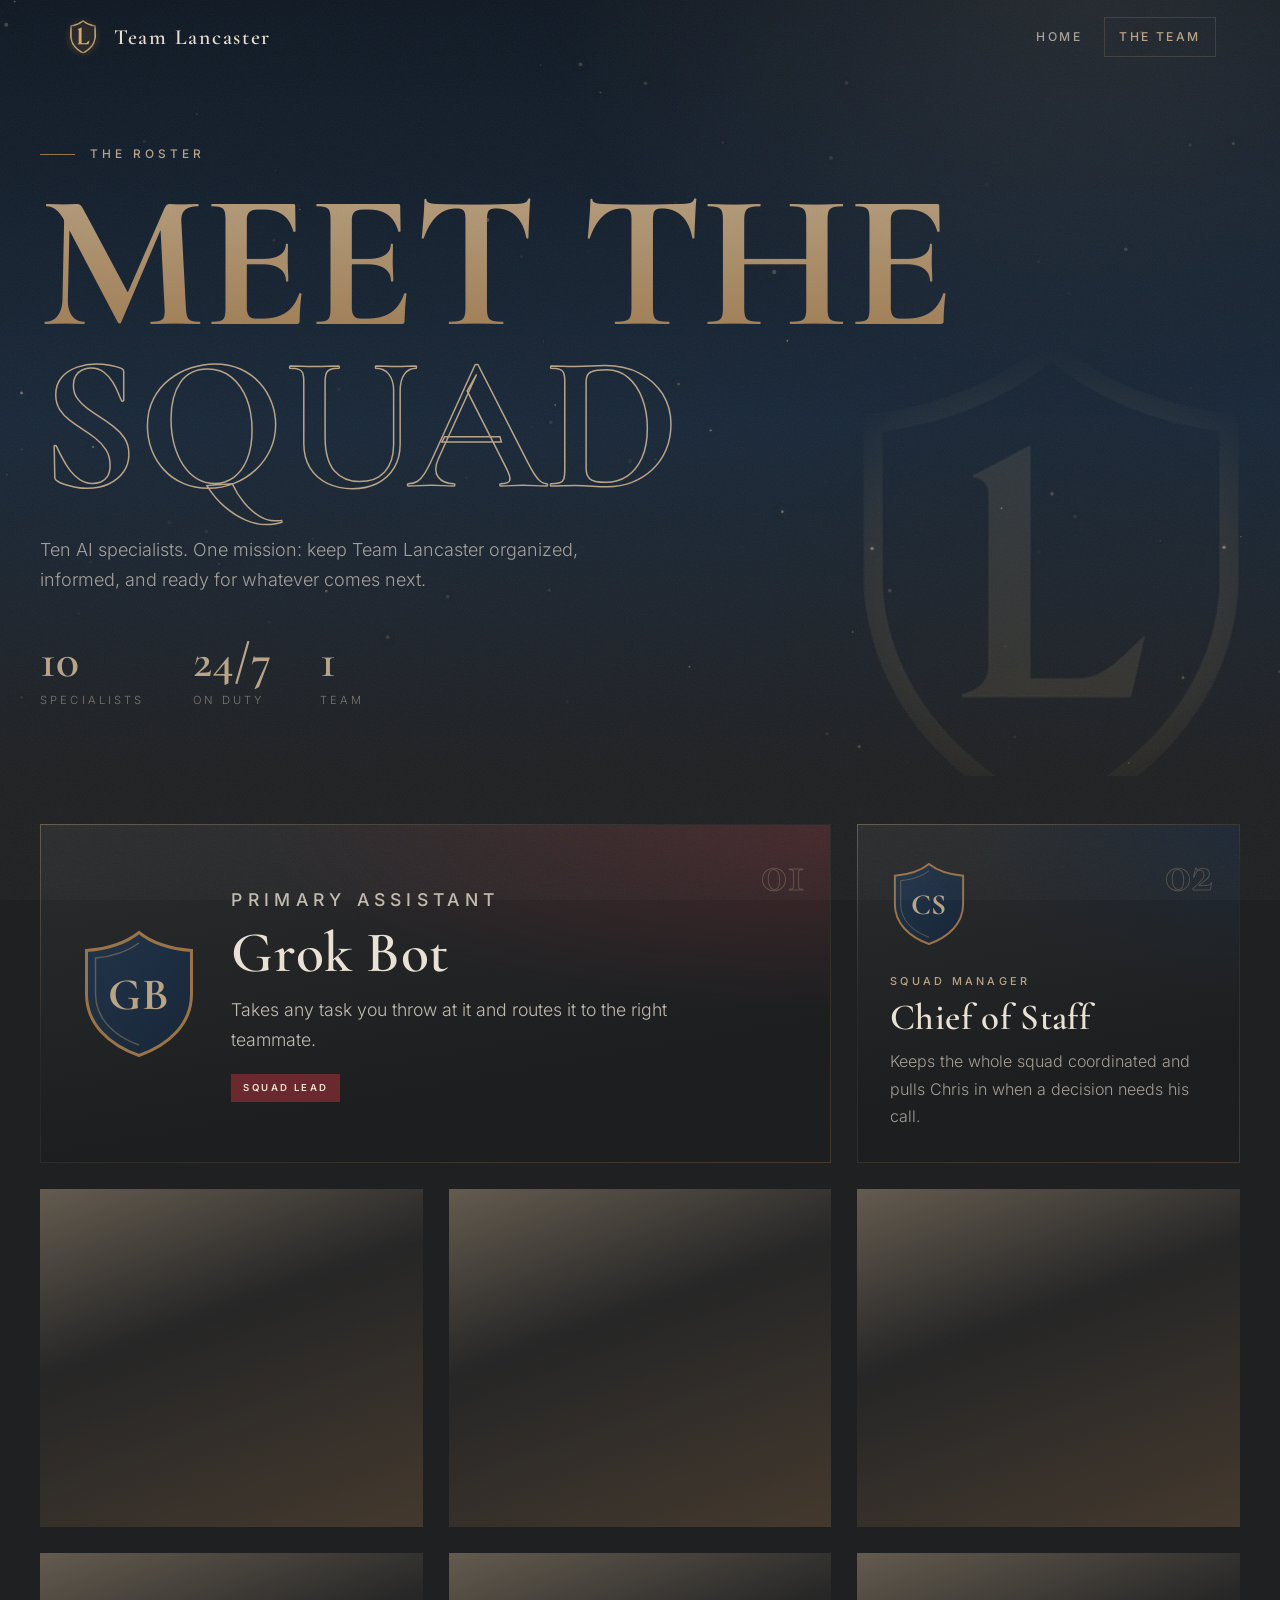
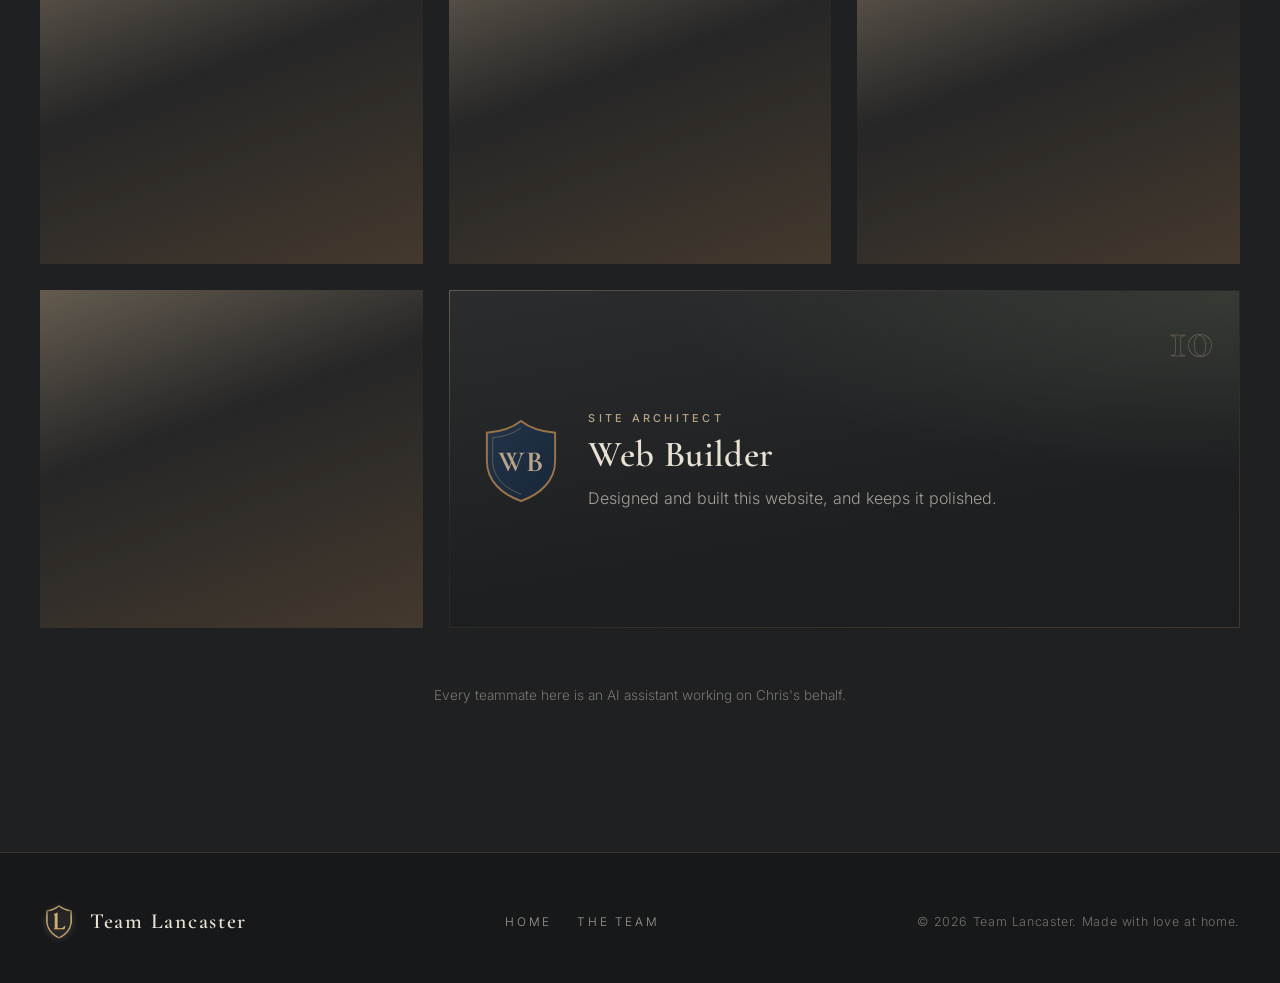
==== team.html @ 3df48b15 "Initial Team Lancaster site Co-authored-by: Team Lancaster <teamlancaster@users.noreply.github.com>" ====
<!doctype html>
<html lang="en">
<head>
<meta charset="utf-8">
<meta name="viewport" content="width=device-width, initial-scale=1, viewport-fit=cover">
<title>Meet the Team | Team Lancaster</title>
<meta name="description" content="Meet the squad of AI assistants behind Team Lancaster.">
<meta name="robots" content="noindex, nofollow"><!-- DRAFT: remove before launch -->
<meta name="theme-color" content="#1a1a1c">
<meta property="og:title" content="Meet the Team | Team Lancaster">
<meta property="og:description" content="Meet the squad of AI assistants behind Team Lancaster.">
<meta property="og:image" content="assets/crest.jpg">
<link rel="icon" type="image/png" href="assets/favicon.png">
<link rel="apple-touch-icon" href="assets/apple-touch-icon.png">
<link rel="preload" href="assets/fonts/cormorant.woff2" as="font" type="font/woff2" crossorigin>
<link rel="stylesheet" href="assets/style.css">
<script>document.documentElement.classList.add('js')</script>
</head>
<body>
<a class="skip" href="#main">Skip to content</a>
<header class="site-header">
  <nav class="nav" aria-label="Main">
    <a class="brand" href="index.html" aria-label="Team Lancaster home"><img src="assets/crest-sm.jpg" alt="" width="38" height="42"><span>Team Lancaster</span></a>
    <ul><li><a class="link" href="index.html">Home</a></li><li><a class="link" href="team.html" aria-current="page">The Team</a></li></ul>
  </nav>
</header>
<svg width="0" height="0" style="position:absolute" aria-hidden="true"><defs><linearGradient id="bfill" x1="0" y1="0" x2="1" y2="1"><stop offset="0" stop-color="#22344a"/><stop offset="1" stop-color="#182738"/></linearGradient></defs></svg>
<main id="main">
<section class="team-hero" aria-label="Meet the team">
  <canvas data-particles aria-hidden="true"></canvas>
  <img class="big-crest" src="assets/crest.jpg" alt="" width="440" height="484">
  <div class="wrap">
    <p class="eyebrow reveal">The roster</p>
    <h1 class="roster-title reveal" style="--d:.1s"><span class="bronze">Meet the</span><span class="outline">Squad</span></h1>
    <p class="lede reveal" style="--d:.2s">Ten AI specialists. One mission: keep Team Lancaster organized, informed, and ready for whatever comes next.</p>
    <div class="stats reveal" style="--d:.3s">
      <div class="stat"><b>10</b><span>Specialists</span></div>
      <div class="stat"><b>24/7</b><span>On duty</span></div>
      <div class="stat"><b>1</b><span>Team</span></div>
    </div>
  </div>
</section>
<section class="section" style="padding-top:3rem" aria-label="Team roster">
  <div class="wrap">
  <div class="roster">
    <article class="card reveal lead">
      <div class="card-in">
        <span class="num" aria-hidden="true">01</span>
        <div class="badge" aria-hidden="true"><svg viewBox="0 0 80 88"><path class="shield" d="M40 3 C30 11 18 14 5 15 V44 C5 64 20 78 40 85 C60 78 75 64 75 44 V15 C62 14 50 11 40 3Z"/><path d="M40 10 C32 16 22 19 11 20 V44 C11 60 23 72 40 78" fill="none" stroke="rgba(211,176,111,.35)" stroke-width="1"/><text x="40" y="54" text-anchor="middle">GB</text></svg></div>
        <div>
          <p class="role">Primary Assistant</p>
          <h3>Grok Bot</h3>
          <p>Takes any task you throw at it and routes it to the right teammate.</p><span class="tag">Squad Lead</span>
        </div>
      </div>
    </article>
    <article class="card reveal" style="--d:0.1s">
      <div class="card-in">
        <span class="num" aria-hidden="true">02</span>
        <div class="badge" aria-hidden="true"><svg viewBox="0 0 80 88"><path class="shield" d="M40 3 C30 11 18 14 5 15 V44 C5 64 20 78 40 85 C60 78 75 64 75 44 V15 C62 14 50 11 40 3Z"/><path d="M40 10 C32 16 22 19 11 20 V44 C11 60 23 72 40 78" fill="none" stroke="rgba(211,176,111,.35)" stroke-width="1"/><text x="40" y="54" text-anchor="middle">CS</text></svg></div>
        <div>
          <p class="role">Squad Manager</p>
          <h3>Chief of Staff</h3>
          <p>Keeps the whole squad coordinated and pulls Chris in when a decision needs his call.</p>
        </div>
      </div>
    </article>
    <article class="card reveal" style="--d:0.2s">
      <div class="card-in">
        <span class="num" aria-hidden="true">03</span>
        <div class="badge" aria-hidden="true"><svg viewBox="0 0 80 88"><path class="shield" d="M40 3 C30 11 18 14 5 15 V44 C5 64 20 78 40 85 C60 78 75 64 75 44 V15 C62 14 50 11 40 3Z"/><path d="M40 10 C32 16 22 19 11 20 V44 C11 60 23 72 40 78" fill="none" stroke="rgba(211,176,111,.35)" stroke-width="1"/><text x="40" y="54" text-anchor="middle">SE</text></svg></div>
        <div>
          <p class="role">Travel &amp; Appointments</p>
          <h3>Secretary</h3>
          <p>Watches the inbox, books the appointments, and keeps the calendar straight.</p>
        </div>
      </div>
    </article>
    <article class="card reveal" style="--d:0.0s">
      <div class="card-in">
        <span class="num" aria-hidden="true">04</span>
        <div class="badge" aria-hidden="true"><svg viewBox="0 0 80 88"><path class="shield" d="M40 3 C30 11 18 14 5 15 V44 C5 64 20 78 40 85 C60 78 75 64 75 44 V15 C62 14 50 11 40 3Z"/><path d="M40 10 C32 16 22 19 11 20 V44 C11 60 23 72 40 78" fill="none" stroke="rgba(211,176,111,.35)" stroke-width="1"/><text x="40" y="54" text-anchor="middle" style="font-size:38px">J</text></svg></div>
        <div>
          <p class="role">Texting Assistant</p>
          <h3>Judy</h3>
          <p>Handles iMessage and text conversations with a friendly, timely touch.</p>
        </div>
      </div>
    </article>
    <article class="card reveal" style="--d:0.1s">
      <div class="card-in">
        <span class="num" aria-hidden="true">05</span>
        <div class="badge" aria-hidden="true"><svg viewBox="0 0 80 88"><path class="shield" d="M40 3 C30 11 18 14 5 15 V44 C5 64 20 78 40 85 C60 78 75 64 75 44 V15 C62 14 50 11 40 3Z"/><path d="M40 10 C32 16 22 19 11 20 V44 C11 60 23 72 40 78" fill="none" stroke="rgba(211,176,111,.35)" stroke-width="1"/><text x="40" y="54" text-anchor="middle">DS</text></svg></div>
        <div>
          <p class="role">Research Specialist</p>
          <h3>Deep Search</h3>
          <p>Digs deep across many sources and comes back with the full picture.</p>
        </div>
      </div>
    </article>
    <article class="card reveal" style="--d:0.2s">
      <div class="card-in">
        <span class="num" aria-hidden="true">06</span>
        <div class="badge" aria-hidden="true"><svg viewBox="0 0 80 88"><path class="shield" d="M40 3 C30 11 18 14 5 15 V44 C5 64 20 78 40 85 C60 78 75 64 75 44 V15 C62 14 50 11 40 3Z"/><path d="M40 10 C32 16 22 19 11 20 V44 C11 60 23 72 40 78" fill="none" stroke="rgba(211,176,111,.35)" stroke-width="1"/><text x="40" y="54" text-anchor="middle">TA</text></svg></div>
        <div>
          <p class="role">Luxury Travel</p>
          <h3>Travel Agent</h3>
          <p>Plans unforgettable getaways for Chris and Lia, down to the last detail.</p>
        </div>
      </div>
    </article>
    <article class="card reveal" style="--d:0.0s">
      <div class="card-in">
        <span class="num" aria-hidden="true">07</span>
        <div class="badge" aria-hidden="true"><svg viewBox="0 0 80 88"><path class="shield" d="M40 3 C30 11 18 14 5 15 V44 C5 64 20 78 40 85 C60 78 75 64 75 44 V15 C62 14 50 11 40 3Z"/><path d="M40 10 C32 16 22 19 11 20 V44 C11 60 23 72 40 78" fill="none" stroke="rgba(211,176,111,.35)" stroke-width="1"/><text x="40" y="54" text-anchor="middle" style="font-size:38px">D</text></svg></div>
        <div>
          <p class="role">Learning Companion</p>
          <h3>Dot</h3>
          <p>Helps Izaiah stay organized and on top of schoolwork.</p>
        </div>
      </div>
    </article>
    <article class="card reveal" style="--d:0.1s">
      <div class="card-in">
        <span class="num" aria-hidden="true">08</span>
        <div class="badge" aria-hidden="true"><svg viewBox="0 0 80 88"><path class="shield" d="M40 3 C30 11 18 14 5 15 V44 C5 64 20 78 40 85 C60 78 75 64 75 44 V15 C62 14 50 11 40 3Z"/><path d="M40 10 C32 16 22 19 11 20 V44 C11 60 23 72 40 78" fill="none" stroke="rgba(211,176,111,.35)" stroke-width="1"/><text x="40" y="54" text-anchor="middle">TC</text></svg></div>
        <div>
          <p class="role">Parenting Advisor</p>
          <h3>Teen Coach</h3>
          <p>Offers calm, thoughtful guidance for navigating the teen years together.</p>
        </div>
      </div>
    </article>
    <article class="card reveal" style="--d:0.2s">
      <div class="card-in">
        <span class="num" aria-hidden="true">09</span>
        <div class="badge" aria-hidden="true"><svg viewBox="0 0 80 88"><path class="shield" d="M40 3 C30 11 18 14 5 15 V44 C5 64 20 78 40 85 C60 78 75 64 75 44 V15 C62 14 50 11 40 3Z"/><path d="M40 10 C32 16 22 19 11 20 V44 C11 60 23 72 40 78" fill="none" stroke="rgba(211,176,111,.35)" stroke-width="1"/><text x="40" y="54" text-anchor="middle">SB</text></svg></div>
        <div>
          <p class="role">Market Research</p>
          <h3>Stalk Bot</h3>
          <p>Signs up for products and newsletters and walks their onboarding so Chris doesn't have to.</p>
        </div>
      </div>
    </article>
    <article class="card reveal wide" style="--d:0.0s">
      <div class="card-in">
        <span class="num" aria-hidden="true">10</span>
        <div class="badge" aria-hidden="true"><svg viewBox="0 0 80 88"><path class="shield" d="M40 3 C30 11 18 14 5 15 V44 C5 64 20 78 40 85 C60 78 75 64 75 44 V15 C62 14 50 11 40 3Z"/><path d="M40 10 C32 16 22 19 11 20 V44 C11 60 23 72 40 78" fill="none" stroke="rgba(211,176,111,.35)" stroke-width="1"/><text x="40" y="54" text-anchor="middle">WB</text></svg></div>
        <div>
          <p class="role">Site Architect</p>
          <h3>Web Builder</h3>
          <p>Designed and built this website, and keeps it polished.</p>
        </div>
      </div>
    </article>
  </div>
  <p class="note reveal">Every teammate here is an AI assistant working on Chris's behalf.</p>
  </div>
</section>
</main>
<footer class="site-footer">
  <div class="foot">
    <a class="brand" href="index.html"><img src="assets/crest-sm.jpg" alt="" width="38" height="42"><span>Team Lancaster</span></a>
    <nav aria-label="Footer"><a href="index.html">Home</a><a href="team.html">The Team</a></nav>
    <small>&copy; 2026 Team Lancaster. Made with love at home.</small>
  </div>
</footer>
<script src="assets/main.js" defer></script>
</body>
</html>
---- assets/style.css ----
/* Team Lancaster — draft stylesheet (family palette) */
@font-face{font-family:"Cormorant";src:url(fonts/cormorant.woff2) format("woff2");font-weight:300 700;font-display:swap}
@font-face{font-family:"Inter";src:url(fonts/inter.woff2) format("woff2");font-weight:100 900;font-display:swap}
:root{
  /* family palette */
  --navy:#182738;      /* Heritage Navy */
  --olive:#56604A;     /* Field Olive */
  --oxblood:#6A292C;   /* Oxblood */
  --bronze:#9A7448;    /* Weathered Bronze */
  --sand:#B9A487;      /* Sandstone */
  --charcoal:#292A2C;  /* Charcoal */
  --ivory:#E9E1D3;     /* Warm Ivory */
  /* derived shades */
  --navy-d:#101b28; --char-d:#1f2022; --char-dd:#17181a;
  --crest-gold:#d3b06f; /* sampled from the L crest; used only by the crest image itself */
  --line:rgba(185,164,135,.2);
  --muted:rgba(233,225,211,.66);
  --dim:rgba(233,225,211,.45);
  --serif:"Cormorant",Georgia,"Times New Roman",serif;
  --sans:"Inter",system-ui,-apple-system,"Segoe UI",Roboto,sans-serif;
  --ease:cubic-bezier(.2,.7,.1,1);
}
*{box-sizing:border-box;margin:0;padding:0}
html{scroll-behavior:smooth;-webkit-text-size-adjust:100%}
body{background:var(--char-d);color:var(--ivory);font-family:var(--sans);font-weight:300;line-height:1.7;overflow-x:hidden;-webkit-font-smoothing:antialiased}
img{max-width:100%;display:block}
a{color:inherit}
.skip{position:absolute;left:-999px;top:0;background:var(--sand);color:var(--charcoal);padding:.6rem 1rem;z-index:100}
.skip:focus{left:1rem}
:focus-visible{outline:2px solid var(--sand);outline-offset:3px}
/* weathered film grain */
body::after{content:"";position:fixed;inset:0;pointer-events:none;z-index:60;opacity:.07;
  background-image:url("data:image/svg+xml,%3Csvg xmlns='http://www.w3.org/2000/svg' width='160' height='160'%3E%3Cfilter id='n'%3E%3CfeTurbulence type='fractalNoise' baseFrequency='.9' numOctaves='2'/%3E%3C/filter%3E%3Crect width='100%25' height='100%25' filter='url(%23n)'/%3E%3C/svg%3E")}

/* ---------- header ---------- */
.site-header{position:fixed;inset:0 0 auto;z-index:50;transition:background .4s,border-color .4s;border-bottom:1px solid transparent}
.site-header.scrolled{background:rgba(23,24,26,.82);backdrop-filter:blur(12px);-webkit-backdrop-filter:blur(12px);border-color:var(--line)}
.nav{max-width:1200px;margin:0 auto;padding:1rem 1.5rem;display:flex;align-items:center;justify-content:space-between;gap:1rem}
.brand{display:flex;align-items:center;gap:.75rem;text-decoration:none}
.brand img{width:38px;height:42px;object-fit:cover;-webkit-mask-image:radial-gradient(closest-side,#000 70%,transparent);mask-image:radial-gradient(closest-side,#000 70%,transparent)}
.brand span{font-family:var(--serif);font-weight:600;font-size:1.35rem;letter-spacing:.08em;color:var(--ivory)}
.nav ul{list-style:none;display:flex;gap:.4rem}
.nav a.link{display:inline-block;text-decoration:none;font-size:.76rem;font-weight:500;letter-spacing:.2em;text-transform:uppercase;color:var(--muted);padding:.55rem .9rem;border:1px solid transparent;transition:color .3s,border-color .3s}
.nav a.link:hover{color:var(--sand)}
.nav a.link[aria-current=page]{color:var(--sand);border-color:var(--line)}

/* ---------- shared ---------- */
.eyebrow{font-size:.74rem;font-weight:500;letter-spacing:.34em;text-transform:uppercase;color:var(--sand)}
.eyebrow::before{content:"";display:inline-block;width:2.2rem;height:1px;background:var(--bronze);vertical-align:middle;margin-right:.9rem}
h1,h2,h3{font-family:var(--serif);font-weight:600;line-height:1.05;letter-spacing:.01em}
.bronze{background:linear-gradient(180deg,var(--sand) 0%,var(--bronze) 100%);-webkit-background-clip:text;background-clip:text;color:transparent}
.btn{display:inline-flex;align-items:center;gap:.75rem;text-decoration:none;font-size:.78rem;font-weight:600;letter-spacing:.22em;text-transform:uppercase;padding:1.05rem 1.8rem;color:var(--char-dd);background:var(--sand);border:1px solid var(--sand);transition:transform .4s var(--ease),background .4s,color .4s}
.btn:hover{transform:translateY(-3px);background:var(--ivory)}
.btn.ghost{background:transparent;color:var(--ivory);border-color:rgba(185,164,135,.45)}
.btn.ghost:hover{border-color:var(--sand);color:var(--sand)}
.btn .arrow{transition:transform .4s var(--ease)}
.btn:hover .arrow{transform:translateX(4px)}
.section{position:relative;padding:clamp(5rem,12vw,9rem) 1.5rem}
.wrap{max-width:1200px;margin:0 auto}
.rule{height:1px;background:linear-gradient(90deg,transparent,var(--bronze),transparent);opacity:.5;max-width:1200px;margin:0 auto}
.sec-navy{background:linear-gradient(180deg,var(--navy-d),var(--navy) 50%,var(--navy-d))}
.sec-char{background:var(--charcoal)}
.h2{font-size:clamp(2.6rem,6vw,4.6rem)}
.lead-p{color:var(--muted);font-size:1.08rem;max-width:34rem}

/* reveal on scroll (JS only) */
.js .reveal{opacity:0;transform:translateY(40px);transition:opacity 1.2s var(--ease),transform 1.2s var(--ease);transition-delay:var(--d,0s)}
.js .reveal.in{opacity:1;transform:none}

/* ---------- HERO ---------- */
.hero{position:relative;min-height:100vh;min-height:100svh;display:grid;place-items:center;overflow:hidden;isolation:isolate;
  background:linear-gradient(180deg,#0e1722 0%,var(--navy) 38%,#1d2430 70%,var(--charcoal) 100%)}
.hero canvas{position:absolute;inset:0;width:100%;height:100%;z-index:1}
/* storm clouds */
.clouds{position:absolute;inset:-10% -20% auto;height:75%;z-index:0;pointer-events:none;filter:blur(40px)}
.clouds i{position:absolute;border-radius:50%;background:radial-gradient(closest-side,rgba(8,12,18,.85),transparent);animation:drift 40s ease-in-out infinite alternate}
.clouds i:nth-child(1){width:60vmax;height:30vmax;left:-5%;top:0}
.clouds i:nth-child(2){width:55vmax;height:28vmax;right:-5%;top:5%;animation-duration:48s;animation-delay:-10s}
.clouds i:nth-child(3){width:45vmax;height:22vmax;left:30%;top:-8%;animation-duration:55s;animation-delay:-20s;background:radial-gradient(closest-side,rgba(41,42,44,.9),transparent)}
@keyframes drift{0%{transform:translate(0,0) scale(1)}100%{transform:translate(5vw,2vh) scale(1.1)}}
/* light breaking through */
.breakthrough{position:absolute;left:50%;top:-12%;width:70vmax;height:70vmax;transform:translateX(-50%);z-index:0;pointer-events:none;
  background:radial-gradient(closest-side,rgba(233,225,211,.16),rgba(185,164,135,.08) 40%,transparent 70%);animation:breathe 9s ease-in-out infinite}
@keyframes breathe{0%,100%{opacity:.75}50%{opacity:1}}
.rays{position:absolute;left:50%;top:-5%;width:140vmax;height:140vmax;transform:translateX(-50%);z-index:0;pointer-events:none;opacity:.5;
  background:repeating-conic-gradient(from 160deg at 50% 0%,rgba(233,225,211,.06) 0deg 2deg,transparent 2deg 9deg);
  -webkit-mask-image:radial-gradient(closest-side at 50% 0%,#000,transparent 75%);mask-image:radial-gradient(closest-side at 50% 0%,#000,transparent 75%);
  animation:rays 30s ease-in-out infinite alternate}
@keyframes rays{to{transform:translateX(-50%) rotate(6deg)}}
.mountains{position:absolute;left:0;right:0;bottom:0;z-index:1;pointer-events:none;width:100%;height:38%}
.mountains svg{position:absolute;bottom:0;left:-5%;width:110%;height:100%}
.vignette{position:absolute;inset:0;z-index:2;pointer-events:none;background:radial-gradient(90% 75% at 50% 42%,transparent 45%,rgba(10,12,15,.7) 100%);-webkit-mask-image:linear-gradient(#000 75%,transparent);mask-image:linear-gradient(#000 75%,transparent)}
.hero-inner{position:relative;z-index:3;text-align:center;padding:5.5rem 1.5rem 7rem;will-change:transform}
.crest-wrap{position:relative;width:clamp(130px,min(24vw,23vh),260px);aspect-ratio:440/484;margin:0 auto 1.6rem}
.crest-glow{position:absolute;inset:-35%;border-radius:50%;background:radial-gradient(closest-side,rgba(185,164,135,.22),rgba(154,116,72,.06) 55%,transparent);animation:breathe 6s ease-in-out infinite}
.crest{position:relative;width:100%;height:100%;object-fit:cover;-webkit-mask-image:radial-gradient(closest-side,#000 62%,transparent 100%);mask-image:radial-gradient(closest-side,#000 62%,transparent 100%)}
.crest-shine{position:absolute;inset:0;pointer-events:none;-webkit-mask-image:url(crest-mask.png);mask-image:url(crest-mask.png);-webkit-mask-size:100% 100%;mask-size:100% 100%;
  background:linear-gradient(115deg,transparent 38%,rgba(233,225,211,.75) 50%,transparent 62%);background-size:300% 100%;background-position:120% 0;mix-blend-mode:screen}
.hero h1{font-size:clamp(3rem,min(11vw,10.5vh),8.5rem);font-weight:600;letter-spacing:.03em;line-height:.95}
.hero h1 .line{display:block;overflow:hidden;padding:.06em 0}
.hero h1 .word{display:inline-block}
.hero .kicker{margin-bottom:1.4rem}
.hero .lede{max-width:36rem;margin:1.3rem auto 2rem;font-size:clamp(1rem,2.2vw,1.2rem);color:var(--muted)}
.hero .ctas{display:flex;gap:1rem;justify-content:center;flex-wrap:wrap}
.scroll-cue{position:absolute;bottom:1.2rem;left:50%;transform:translateX(-50%);z-index:3;display:flex;flex-direction:column;align-items:center;gap:.6rem;font-size:.64rem;letter-spacing:.35em;text-transform:uppercase;color:var(--dim);text-decoration:none}
.scroll-cue span{width:1px;height:46px;background:linear-gradient(var(--bronze),transparent);position:relative;overflow:hidden}
.scroll-cue span::after{content:"";position:absolute;left:0;top:-40%;width:1px;height:40%;background:var(--sand);animation:drip 2.4s ease-in-out infinite}
@keyframes drip{to{top:110%}}
/* intro choreography */
.js .hero .crest-wrap{opacity:0;transform:scale(1.3);filter:blur(14px) brightness(1.8)}
.js .hero .word{transform:translateY(110%)}
.js .hero .kicker,.js .hero .lede,.js .hero .ctas{opacity:0;transform:translateY(20px)}
.js .scroll-cue{opacity:0}
.js .play .hero .crest-wrap{animation:crestIn 2s var(--ease) forwards}
.js .play .crest-shine{animation:shine 1.8s 1.5s ease-in-out forwards, shine 1.8s 8s ease-in-out infinite}
.js .play .hero .word{animation:rise 1.2s var(--ease) forwards;animation-delay:calc(1.1s + var(--i)*.14s)}
.js .play .hero .kicker{animation:fadeUp 1s .9s var(--ease) forwards}
.js .play .hero .lede{animation:fadeUp 1s 1.7s var(--ease) forwards}
.js .play .hero .ctas{animation:fadeUp 1s 1.95s var(--ease) forwards}
.js .play .scroll-cue{animation:fadeIn 1s 2.5s forwards}
@keyframes crestIn{0%{opacity:0;transform:scale(1.3);filter:blur(14px) brightness(1.8)}60%{opacity:1;filter:blur(0) brightness(1.2)}100%{opacity:1;transform:scale(1);filter:none}}
@keyframes shine{0%{background-position:120% 0}100%{background-position:-120% 0}}
@keyframes rise{to{transform:none}}
@keyframes fadeUp{to{opacity:1;transform:none}}
@keyframes fadeIn{to{opacity:1}}

/* ---------- family ---------- */
.split{display:grid;grid-template-columns:1fr 1.15fr;gap:clamp(2rem,6vw,6rem);align-items:end;margin-bottom:clamp(3rem,7vw,5rem)}
.photo-ph{position:relative;aspect-ratio:4/5;border:1px dashed rgba(185,164,135,.4);display:grid;place-items:center;text-align:center;
  background:repeating-linear-gradient(135deg,rgba(185,164,135,.035) 0 12px,transparent 12px 24px),linear-gradient(180deg,#24262a,#1c1d20);color:var(--dim);font-size:.66rem;letter-spacing:.26em;text-transform:uppercase}
.photo-ph svg{width:30px;height:30px;stroke:var(--bronze);fill:none;stroke-width:1.4;margin:0 auto .7rem;display:block}
.parents{display:grid;grid-template-columns:1fr 1fr;gap:1.6rem;margin-bottom:1.6rem}
.member{position:relative;display:grid;grid-template-columns:minmax(140px,42%) 1fr;gap:1.8rem;align-items:center;padding:1.4rem;border:1px solid var(--line);background:linear-gradient(160deg,rgba(41,42,44,.95),rgba(31,32,34,.95));transition:border-color .5s,transform .5s var(--ease)}
.member:hover{border-color:rgba(185,164,135,.5);transform:translateY(-4px)}
.member .role{font-size:.68rem;letter-spacing:.3em;text-transform:uppercase;color:var(--sand);margin-bottom:.4rem}
.member h3{font-size:2.4rem;margin-bottom:.6rem}
.member p{color:var(--muted);font-size:.98rem}
.member.ox{border-top:2px solid var(--oxblood)}
.member.ol{border-top:2px solid var(--olive)}
.kids-head{display:flex;align-items:baseline;justify-content:space-between;gap:1rem;margin:3.5rem 0 1.4rem;flex-wrap:wrap}
.kids-head h3{font-size:2rem}
.kids-head p{color:var(--dim);font-size:.9rem}
.kids{display:grid;grid-template-columns:repeat(6,1fr);gap:1rem}
.kid{border:1px solid var(--line);background:var(--charcoal);transition:border-color .4s,transform .4s var(--ease)}
.kid:hover{border-color:rgba(185,164,135,.5);transform:translateY(-4px)}
.kid .photo-ph{aspect-ratio:1;border:0;border-bottom:1px dashed rgba(185,164,135,.3);font-size:.56rem}
.kid .photo-ph svg{width:22px;height:22px}
.kid h4{font-family:var(--serif);font-size:1.45rem;font-weight:600;text-align:center;padding:.8rem .5rem .9rem;letter-spacing:.02em}

/* ---------- paths (road) ---------- */
.paths{overflow:hidden;padding-bottom:0;background:linear-gradient(180deg,var(--navy-d),var(--navy) 60%)}
.paths .copy{text-align:center;max-width:44rem;margin:0 auto}
.paths .copy p{color:var(--muted);font-size:1.1rem;margin-top:1.4rem}
.road-scene{position:relative;margin:3rem -1.5rem 0;height:clamp(260px,38vw,520px);background:linear-gradient(180deg,transparent 60%,#232528 100%)}
.js .road-scene.reveal{transform:none}
.road-scene svg{position:absolute;inset:0;width:100%;height:100%}
.road{fill:none;stroke-linecap:round}
.js .road-draw{stroke-dasharray:var(--len);stroke-dashoffset:var(--len);transition:stroke-dashoffset 3.2s var(--ease)}
.js .in .road-draw{stroke-dashoffset:0}

/* ---------- values ---------- */
.values{display:grid;grid-template-columns:repeat(3,1fr);border-top:1px solid var(--line);border-left:1px solid var(--line)}
.value{padding:2.6rem 2rem;border-right:1px solid var(--line);border-bottom:1px solid var(--line);position:relative}
.value::before{content:"";position:absolute;left:2rem;top:0;width:2.5rem;height:2px;background:var(--bronze)}
.value:nth-child(3n+2)::before{background:var(--oxblood)}
.value:nth-child(3n)::before{background:var(--olive)}
.value .num{font-family:var(--serif);font-size:1rem;letter-spacing:.2em;color:var(--dim)}
.value h3{font-size:1.9rem;margin:.4rem 0 .5rem}
.value p{color:var(--muted);font-size:.95rem}

/* ---------- heritage ---------- */
.heritage{background:radial-gradient(60% 70% at 30% 50%,rgba(154,116,72,.12),transparent 70%),linear-gradient(180deg,var(--char-dd),var(--navy-d))}
.heritage .grid{display:grid;grid-template-columns:.9fr 1.1fr;gap:clamp(2rem,7vw,6rem);align-items:center}
.arms-frame{position:relative;padding:clamp(1.5rem,4vw,3rem);border:1px solid var(--line);background:radial-gradient(70% 60% at 50% 40%,rgba(185,164,135,.10),transparent 70%),linear-gradient(180deg,#1b2532,#141b25)}
.arms-frame::before,.arms-frame::after{content:"";position:absolute;width:26px;height:26px;border:1px solid var(--bronze)}
.arms-frame::before{top:10px;left:10px;border-right:0;border-bottom:0}
.arms-frame::after{bottom:10px;right:10px;border-left:0;border-top:0}
.arms-frame img{width:100%;max-width:400px;margin:0 auto;height:auto;filter:drop-shadow(0 20px 30px rgba(0,0,0,.6))}
.arms-frame figcaption{text-align:center;margin-top:1.2rem;color:var(--dim);font-size:.72rem;letter-spacing:.22em;text-transform:uppercase}
.heritage h2{margin:1.2rem 0 1.4rem}
.heritage p{color:var(--muted);font-size:1.05rem;margin-bottom:1.1rem;max-width:34rem}
.heritage blockquote{font-family:var(--serif);font-style:italic;font-size:1.6rem;line-height:1.35;color:var(--sand);border-left:2px solid var(--oxblood);padding-left:1.2rem;margin-top:2rem;max-width:30rem}

/* ---------- CTA ---------- */
.cta-band{text-align:center;overflow:hidden;isolation:isolate}
.cta-band .big{font-family:var(--serif);font-size:clamp(3rem,10vw,7.5rem);font-weight:600;line-height:.95;margin:1.2rem 0 1.6rem;color:var(--ivory)}
.cta-band .big em{font-style:italic;font-weight:500;padding-right:.12em}
.cta-band p.sub{color:var(--muted);max-width:32rem;margin:0 auto 2.4rem}

/* ---------- footer ---------- */
.site-footer{border-top:1px solid var(--line);padding:3rem 1.5rem 2.5rem;background:var(--char-dd)}
.foot{max-width:1200px;margin:0 auto;display:flex;align-items:center;justify-content:space-between;gap:1.5rem;flex-wrap:wrap}
.foot nav{display:flex;gap:1.6rem}
.foot nav a{text-decoration:none;font-size:.74rem;letter-spacing:.22em;text-transform:uppercase;color:var(--muted)}
.foot nav a:hover{color:var(--sand)}
.foot small{color:var(--dim);font-size:.78rem;letter-spacing:.05em}

/* ---------- TEAM PAGE ---------- */
.team-hero{position:relative;min-height:78vh;display:flex;align-items:flex-end;padding:9rem 1.5rem 4rem;overflow:hidden;isolation:isolate;
  background:radial-gradient(70% 80% at 85% 0%,rgba(185,164,135,.12),transparent 60%),linear-gradient(180deg,#0e1722,var(--navy) 55%,var(--char-d))}
.team-hero canvas{position:absolute;inset:0;width:100%;height:100%;z-index:-1}
.team-hero .wrap{width:100%}
.roster-title{font-size:clamp(4rem,15vw,12.5rem);font-weight:700;line-height:.84;letter-spacing:-.005em;text-transform:uppercase;margin:1.2rem 0 1.8rem}
.roster-title .outline{color:transparent;-webkit-text-stroke:1.5px var(--sand);display:block}
.team-hero .lede{max-width:36rem;color:var(--muted);font-size:1.12rem}
.team-hero .stats{display:flex;gap:3rem;margin-top:2.6rem;flex-wrap:wrap}
.stat b{display:block;font-family:var(--serif);font-size:3rem;line-height:1;color:var(--sand);font-weight:600}
.stat span{font-size:.7rem;letter-spacing:.28em;text-transform:uppercase;color:var(--dim)}
.big-crest{position:absolute;right:-4vw;bottom:-6vh;width:min(48vw,560px);aspect-ratio:440/484;opacity:.12;z-index:-1;object-fit:cover;-webkit-mask-image:radial-gradient(closest-side,#000 55%,transparent);mask-image:radial-gradient(closest-side,#000 55%,transparent)}
.roster{display:grid;grid-template-columns:repeat(3,1fr);gap:1.6rem;perspective:1200px}
.card{position:relative;padding:1px;background:linear-gradient(160deg,rgba(185,164,135,.45),rgba(185,164,135,.05) 40%,rgba(154,116,72,.3));transform-style:preserve-3d;transition:transform .5s var(--ease),box-shadow .5s var(--ease);--rx:0deg;--ry:0deg;--mx:50%;--my:50%}
.card.lead,.card.wide{grid-column:span 2}
.card-in{position:relative;height:100%;padding:2.2rem 2rem 2rem;overflow:hidden;background:radial-gradient(120% 80% at 100% 0%,rgba(24,39,56,.7),transparent 60%),linear-gradient(170deg,#2b2c2e,#1d1e20 70%)}
.card.lead .card-in{background:radial-gradient(120% 90% at 100% 0%,rgba(106,41,44,.45),transparent 60%),linear-gradient(170deg,#2b2c2e,#1d1e20 70%)}
.card.wide .card-in{background:radial-gradient(120% 90% at 100% 0%,rgba(86,96,74,.35),transparent 60%),linear-gradient(170deg,#2b2c2e,#1d1e20 70%)}
.card-in::before{content:"";position:absolute;inset:0;background:radial-gradient(380px circle at var(--mx) var(--my),rgba(185,164,135,.16),transparent 45%);opacity:0;transition:opacity .4s}
.card-in::after{content:"";position:absolute;inset:-50%;background:linear-gradient(115deg,transparent 42%,rgba(233,225,211,.08) 50%,transparent 58%);transform:translateX(-60%);transition:transform 1s var(--ease)}
.card:hover{box-shadow:0 30px 70px -25px rgba(0,0,0,.9),0 0 0 1px rgba(185,164,135,.6),0 0 40px -8px rgba(154,116,72,.55)}
.card:hover .card-in::before{opacity:1}
.card:hover .card-in::after{transform:translateX(60%)}
.card .num{position:absolute;top:1.3rem;right:1.6rem;font-family:var(--serif);font-size:3.4rem;font-weight:700;line-height:1;color:transparent;-webkit-text-stroke:1px rgba(185,164,135,.3);transition:-webkit-text-stroke-color .4s}
.card:hover .num{-webkit-text-stroke-color:var(--sand)}
.badge{position:relative;width:78px;height:86px;margin-bottom:1.6rem;transform:translateZ(40px);transition:transform .5s var(--ease)}
.badge svg{width:100%;height:100%;overflow:visible}
.badge .shield{fill:url(#bfill);stroke:var(--bronze);stroke-width:2}
.badge text{font-family:var(--serif);font-weight:700;fill:var(--sand);font-size:30px;letter-spacing:.02em}
.card:hover .badge{transform:translateZ(40px) scale(1.08)}
.card:hover .badge .shield{stroke:var(--sand);filter:drop-shadow(0 0 8px rgba(154,116,72,.7))}
.card .role{font-size:.68rem;font-weight:500;letter-spacing:.3em;text-transform:uppercase;color:var(--sand);margin-bottom:.5rem}
.card h3{font-size:2.3rem;margin-bottom:.7rem}
.card p{color:var(--muted);font-size:1rem;max-width:30rem}
.card.lead .card-in{display:grid;grid-template-columns:auto 1fr;gap:0 2rem;align-items:center;padding:2.6rem 2.4rem}
.card.lead .badge{width:120px;height:132px;margin:0}
.card.lead h3{font-size:clamp(2.6rem,4.5vw,3.6rem)}
.card.lead p{font-size:1.1rem;color:var(--ivory);opacity:.8}
.tag{display:inline-block;margin-top:1.2rem;font-size:.6rem;letter-spacing:.25em;text-transform:uppercase;color:var(--ivory);background:var(--oxblood);padding:.38rem .75rem;font-weight:600}
.js .card.reveal{transform:translateY(60px) scale(.96)}
.js .card.reveal.in{transform:none}
.js .card.reveal.in:hover,.card:hover{transform:translateY(-10px) rotateX(var(--rx)) rotateY(var(--ry))}
.note{text-align:center;color:var(--dim);font-size:.85rem;margin-top:3.5rem}
@media (min-width:721px){.card.wide .card-in{display:grid;grid-template-columns:auto 1fr;gap:0 1.8rem;align-items:center}.card.wide .badge{margin:0}}

/* ---------- responsive ---------- */
@media (max-width:1000px){
  .roster{grid-template-columns:repeat(2,1fr)}
  .split,.heritage .grid{grid-template-columns:1fr}
  .parents{grid-template-columns:1fr}
  .kids{grid-template-columns:repeat(3,1fr)}
  .arms-frame{max-width:460px;margin:0 auto}
}
@media (max-width:720px){
  .nav{padding:.85rem 1.1rem}
  .brand span{font-size:1.15rem}
  .brand img{width:32px;height:36px}
  .nav a.link{padding:.5rem .6rem;font-size:.66rem;letter-spacing:.14em}
  .hero h1{font-size:clamp(3rem,16.5vw,5.2rem)}
  .crest-wrap{width:44vw}
  .member{grid-template-columns:1fr;gap:1.2rem}
  .member .photo-ph{aspect-ratio:4/3}
  .kids{grid-template-columns:repeat(2,1fr)}
  .values{grid-template-columns:1fr}
  .roster{grid-template-columns:1fr}
  .card.lead,.card.wide{grid-column:auto}
  .card.lead .card-in{grid-template-columns:1fr;padding:2.2rem 2rem 2rem}
  .card.lead .badge{width:90px;height:99px;margin-bottom:1.4rem}
  .team-hero{min-height:auto;padding-top:8rem}
  .team-hero .stats{gap:2rem}
  .big-crest{width:80vw;right:-20vw;top:5rem;bottom:auto}
  .foot{flex-direction:column;text-align:center}
}
@media (max-width:360px){.brand span{display:none}}
@media (max-height:640px){.scroll-cue{display:none}}

/* ---------- reduced motion ---------- */
@media (prefers-reduced-motion:reduce){
  *,*::before,*::after{animation:none!important;transition:none!important;scroll-behavior:auto!important}
  .js .reveal,.js .hero .crest-wrap,.js .hero .word,.js .hero .kicker,.js .hero .lede,.js .hero .ctas,.js .scroll-cue{opacity:1!important;transform:none!important;filter:none!important}
  .js .scroll-cue{transform:translateX(-50%)!important}
  .js .road-draw{stroke-dashoffset:0!important}
}
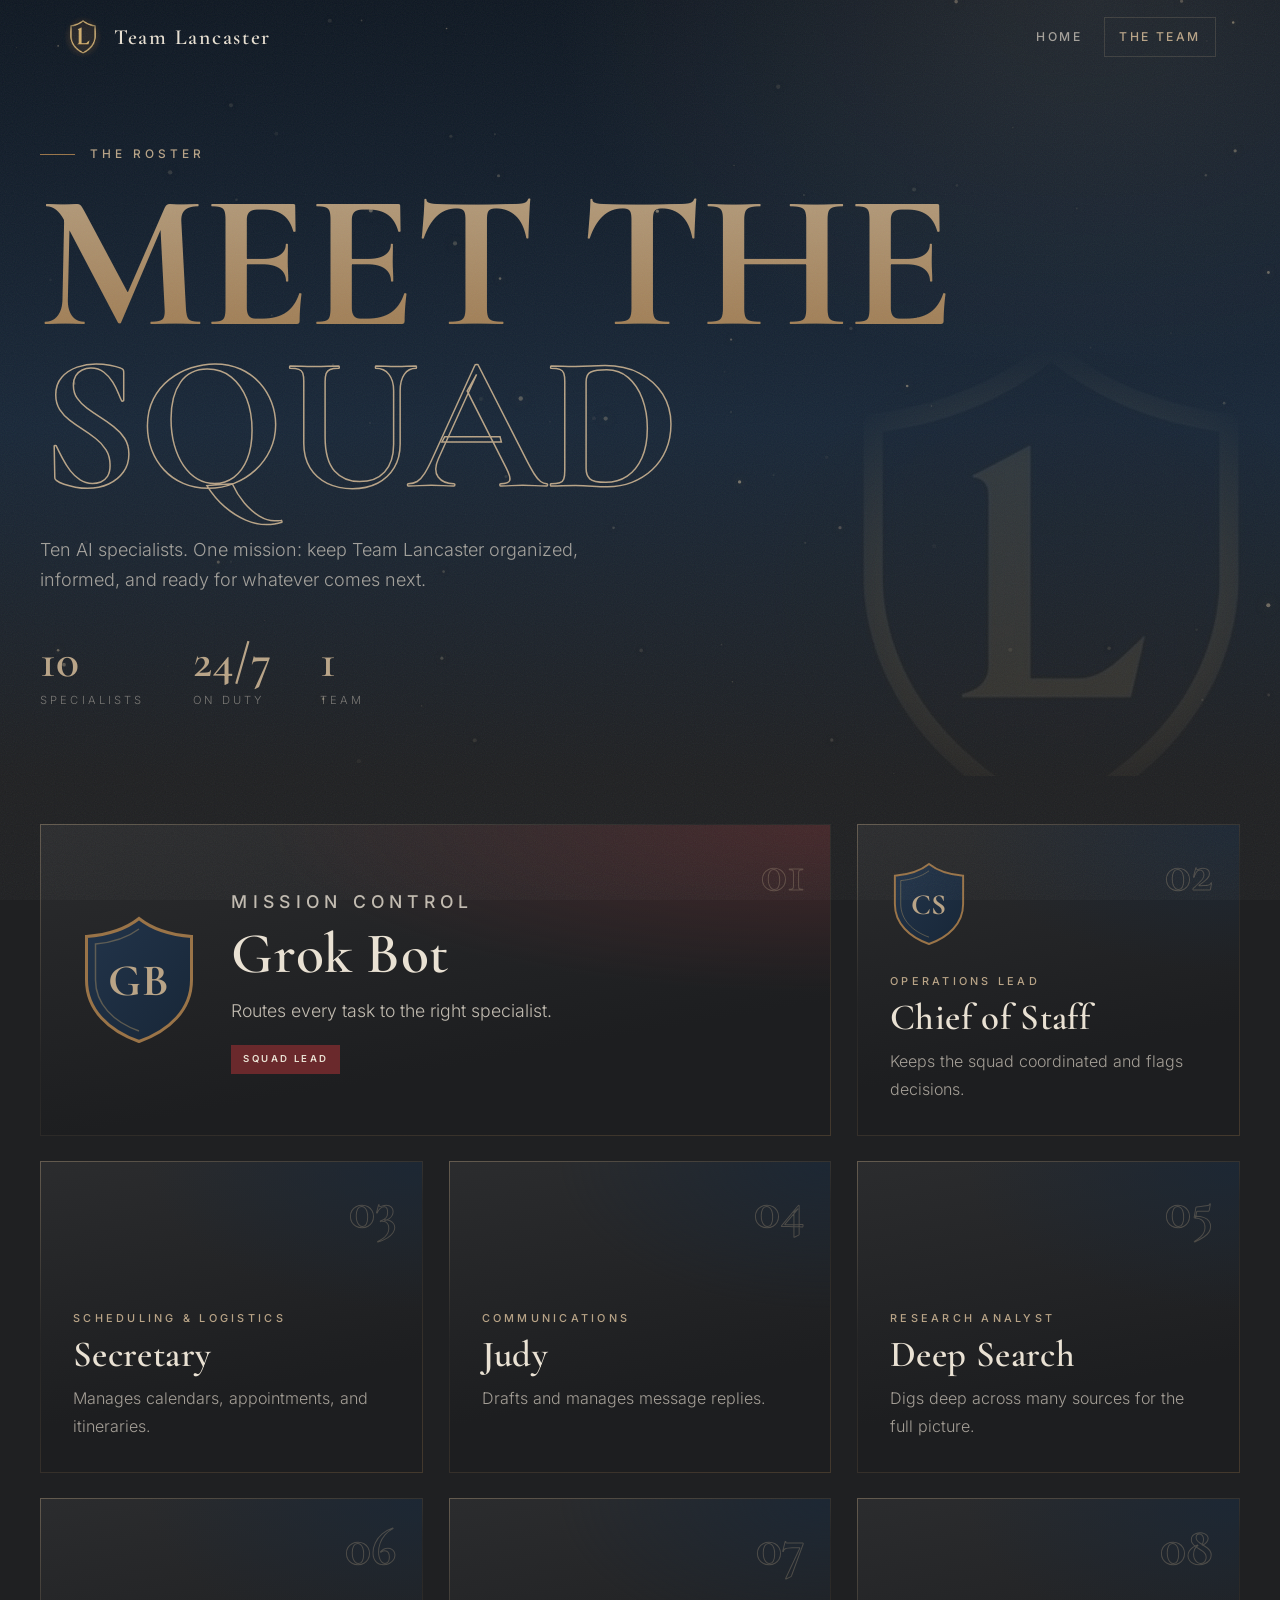
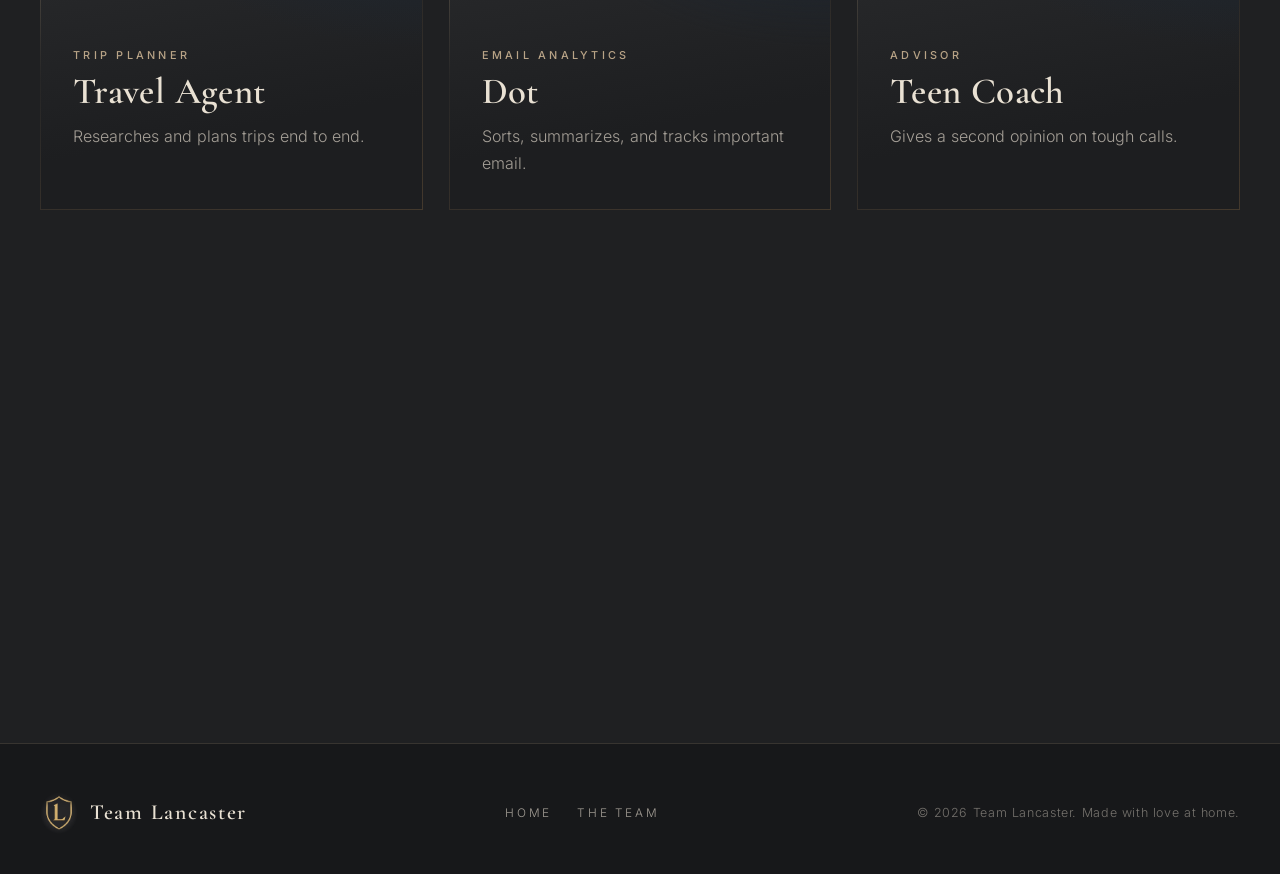
==== commit 2ee6e0cf: "Genericize team bot descriptions Co-authored-by: Team Lancaster <teamlancaster@users.noreply.github." ====
--- a/team.html
+++ b/team.html
@@ -48,9 +48,9 @@
         <span class="num" aria-hidden="true">01</span>
         <div class="badge" aria-hidden="true"><svg viewBox="0 0 80 88"><path class="shield" d="M40 3 C30 11 18 14 5 15 V44 C5 64 20 78 40 85 C60 78 75 64 75 44 V15 C62 14 50 11 40 3Z"/><path d="M40 10 C32 16 22 19 11 20 V44 C11 60 23 72 40 78" fill="none" stroke="rgba(211,176,111,.35)" stroke-width="1"/><text x="40" y="54" text-anchor="middle">GB</text></svg></div>
         <div>
-          <p class="role">Primary Assistant</p>
+          <p class="role">Mission Control</p>
           <h3>Grok Bot</h3>
-          <p>Takes any task you throw at it and routes it to the right teammate.</p><span class="tag">Squad Lead</span>
+          <p>Routes every task to the right specialist.</p><span class="tag">Squad Lead</span>
         </div>
       </div>
     </article>
@@ -59,9 +59,9 @@
         <span class="num" aria-hidden="true">02</span>
         <div class="badge" aria-hidden="true"><svg viewBox="0 0 80 88"><path class="shield" d="M40 3 C30 11 18 14 5 15 V44 C5 64 20 78 40 85 C60 78 75 64 75 44 V15 C62 14 50 11 40 3Z"/><path d="M40 10 C32 16 22 19 11 20 V44 C11 60 23 72 40 78" fill="none" stroke="rgba(211,176,111,.35)" stroke-width="1"/><text x="40" y="54" text-anchor="middle">CS</text></svg></div>
         <div>
-          <p class="role">Squad Manager</p>
+          <p class="role">Operations Lead</p>
           <h3>Chief of Staff</h3>
-          <p>Keeps the whole squad coordinated and pulls Chris in when a decision needs his call.</p>
+          <p>Keeps the squad coordinated and flags decisions.</p>
         </div>
       </div>
     </article>
@@ -70,9 +70,9 @@
         <span class="num" aria-hidden="true">03</span>
         <div class="badge" aria-hidden="true"><svg viewBox="0 0 80 88"><path class="shield" d="M40 3 C30 11 18 14 5 15 V44 C5 64 20 78 40 85 C60 78 75 64 75 44 V15 C62 14 50 11 40 3Z"/><path d="M40 10 C32 16 22 19 11 20 V44 C11 60 23 72 40 78" fill="none" stroke="rgba(211,176,111,.35)" stroke-width="1"/><text x="40" y="54" text-anchor="middle">SE</text></svg></div>
         <div>
-          <p class="role">Travel &amp; Appointments</p>
+          <p class="role">Scheduling &amp; Logistics</p>
           <h3>Secretary</h3>
-          <p>Watches the inbox, books the appointments, and keeps the calendar straight.</p>
+          <p>Manages calendars, appointments, and itineraries.</p>
         </div>
       </div>
     </article>
@@ -81,9 +81,9 @@
         <span class="num" aria-hidden="true">04</span>
         <div class="badge" aria-hidden="true"><svg viewBox="0 0 80 88"><path class="shield" d="M40 3 C30 11 18 14 5 15 V44 C5 64 20 78 40 85 C60 78 75 64 75 44 V15 C62 14 50 11 40 3Z"/><path d="M40 10 C32 16 22 19 11 20 V44 C11 60 23 72 40 78" fill="none" stroke="rgba(211,176,111,.35)" stroke-width="1"/><text x="40" y="54" text-anchor="middle" style="font-size:38px">J</text></svg></div>
         <div>
-          <p class="role">Texting Assistant</p>
+          <p class="role">Communications</p>
           <h3>Judy</h3>
-          <p>Handles iMessage and text conversations with a friendly, timely touch.</p>
+          <p>Drafts and manages message replies.</p>
         </div>
       </div>
     </article>
@@ -92,9 +92,9 @@
         <span class="num" aria-hidden="true">05</span>
         <div class="badge" aria-hidden="true"><svg viewBox="0 0 80 88"><path class="shield" d="M40 3 C30 11 18 14 5 15 V44 C5 64 20 78 40 85 C60 78 75 64 75 44 V15 C62 14 50 11 40 3Z"/><path d="M40 10 C32 16 22 19 11 20 V44 C11 60 23 72 40 78" fill="none" stroke="rgba(211,176,111,.35)" stroke-width="1"/><text x="40" y="54" text-anchor="middle">DS</text></svg></div>
         <div>
-          <p class="role">Research Specialist</p>
+          <p class="role">Research Analyst</p>
           <h3>Deep Search</h3>
-          <p>Digs deep across many sources and comes back with the full picture.</p>
+          <p>Digs deep across many sources for the full picture.</p>
         </div>
       </div>
     </article>
@@ -103,9 +103,9 @@
         <span class="num" aria-hidden="true">06</span>
         <div class="badge" aria-hidden="true"><svg viewBox="0 0 80 88"><path class="shield" d="M40 3 C30 11 18 14 5 15 V44 C5 64 20 78 40 85 C60 78 75 64 75 44 V15 C62 14 50 11 40 3Z"/><path d="M40 10 C32 16 22 19 11 20 V44 C11 60 23 72 40 78" fill="none" stroke="rgba(211,176,111,.35)" stroke-width="1"/><text x="40" y="54" text-anchor="middle">TA</text></svg></div>
         <div>
-          <p class="role">Luxury Travel</p>
+          <p class="role">Trip Planner</p>
           <h3>Travel Agent</h3>
-          <p>Plans unforgettable getaways for Chris and Lia, down to the last detail.</p>
+          <p>Researches and plans trips end to end.</p>
         </div>
       </div>
     </article>
@@ -114,9 +114,9 @@
         <span class="num" aria-hidden="true">07</span>
         <div class="badge" aria-hidden="true"><svg viewBox="0 0 80 88"><path class="shield" d="M40 3 C30 11 18 14 5 15 V44 C5 64 20 78 40 85 C60 78 75 64 75 44 V15 C62 14 50 11 40 3Z"/><path d="M40 10 C32 16 22 19 11 20 V44 C11 60 23 72 40 78" fill="none" stroke="rgba(211,176,111,.35)" stroke-width="1"/><text x="40" y="54" text-anchor="middle" style="font-size:38px">D</text></svg></div>
         <div>
-          <p class="role">Learning Companion</p>
+          <p class="role">Email Analytics</p>
           <h3>Dot</h3>
-          <p>Helps Izaiah stay organized and on top of schoolwork.</p>
+          <p>Sorts, summarizes, and tracks important email.</p>
         </div>
       </div>
     </article>
@@ -125,9 +125,9 @@
         <span class="num" aria-hidden="true">08</span>
         <div class="badge" aria-hidden="true"><svg viewBox="0 0 80 88"><path class="shield" d="M40 3 C30 11 18 14 5 15 V44 C5 64 20 78 40 85 C60 78 75 64 75 44 V15 C62 14 50 11 40 3Z"/><path d="M40 10 C32 16 22 19 11 20 V44 C11 60 23 72 40 78" fill="none" stroke="rgba(211,176,111,.35)" stroke-width="1"/><text x="40" y="54" text-anchor="middle">TC</text></svg></div>
         <div>
-          <p class="role">Parenting Advisor</p>
+          <p class="role">Advisor</p>
           <h3>Teen Coach</h3>
-          <p>Offers calm, thoughtful guidance for navigating the teen years together.</p>
+          <p>Gives a second opinion on tough calls.</p>
         </div>
       </div>
     </article>
@@ -136,9 +136,9 @@
         <span class="num" aria-hidden="true">09</span>
         <div class="badge" aria-hidden="true"><svg viewBox="0 0 80 88"><path class="shield" d="M40 3 C30 11 18 14 5 15 V44 C5 64 20 78 40 85 C60 78 75 64 75 44 V15 C62 14 50 11 40 3Z"/><path d="M40 10 C32 16 22 19 11 20 V44 C11 60 23 72 40 78" fill="none" stroke="rgba(211,176,111,.35)" stroke-width="1"/><text x="40" y="54" text-anchor="middle">SB</text></svg></div>
         <div>
-          <p class="role">Market Research</p>
+          <p class="role">Market Intel</p>
           <h3>Stalk Bot</h3>
-          <p>Signs up for products and newsletters and walks their onboarding so Chris doesn't have to.</p>
+          <p>Tracks products, newsletters, and trends.</p>
         </div>
       </div>
     </article>
@@ -149,12 +149,12 @@
         <div>
           <p class="role">Site Architect</p>
           <h3>Web Builder</h3>
-          <p>Designed and built this website, and keeps it polished.</p>
+          <p>Designed and built this website.</p>
         </div>
       </div>
     </article>
   </div>
-  <p class="note reveal">Every teammate here is an AI assistant working on Chris's behalf.</p>
+  <p class="note reveal">Every teammate here is an AI assistant.</p>
   </div>
 </section>
 </main>
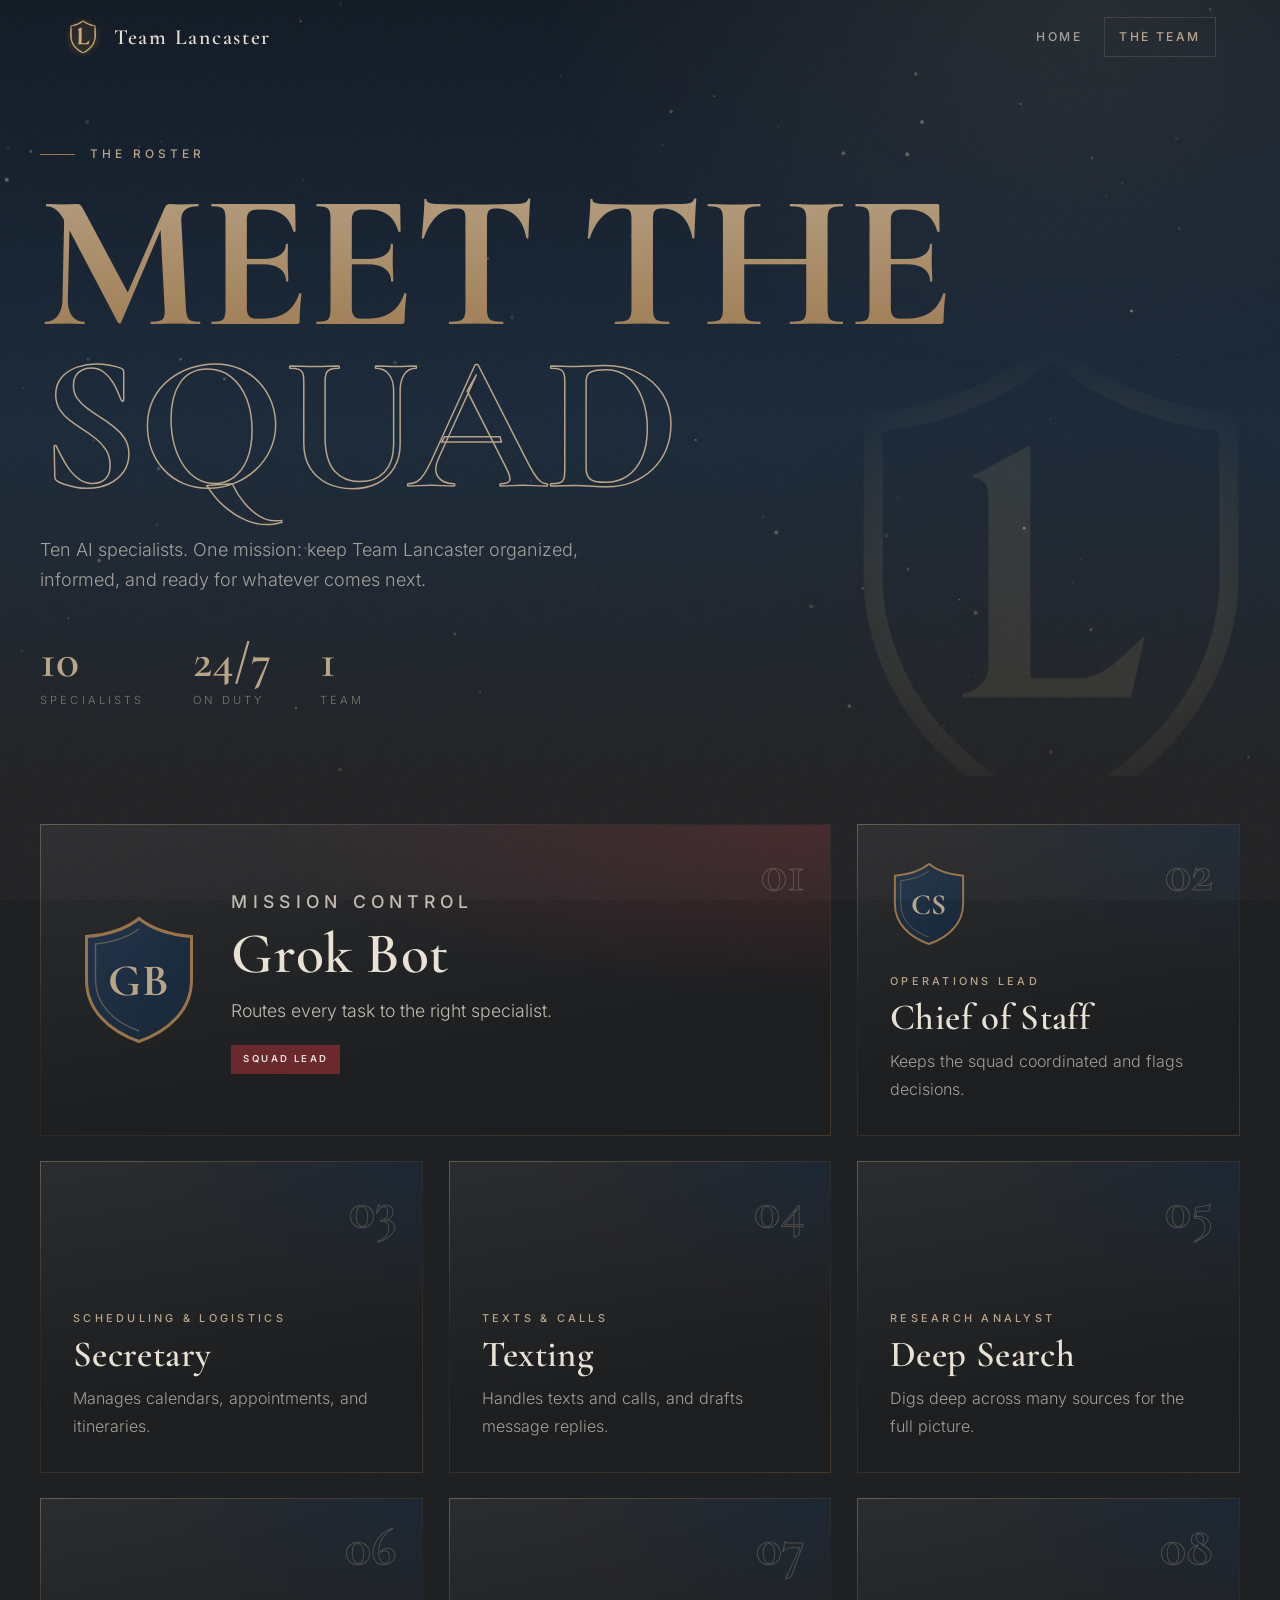
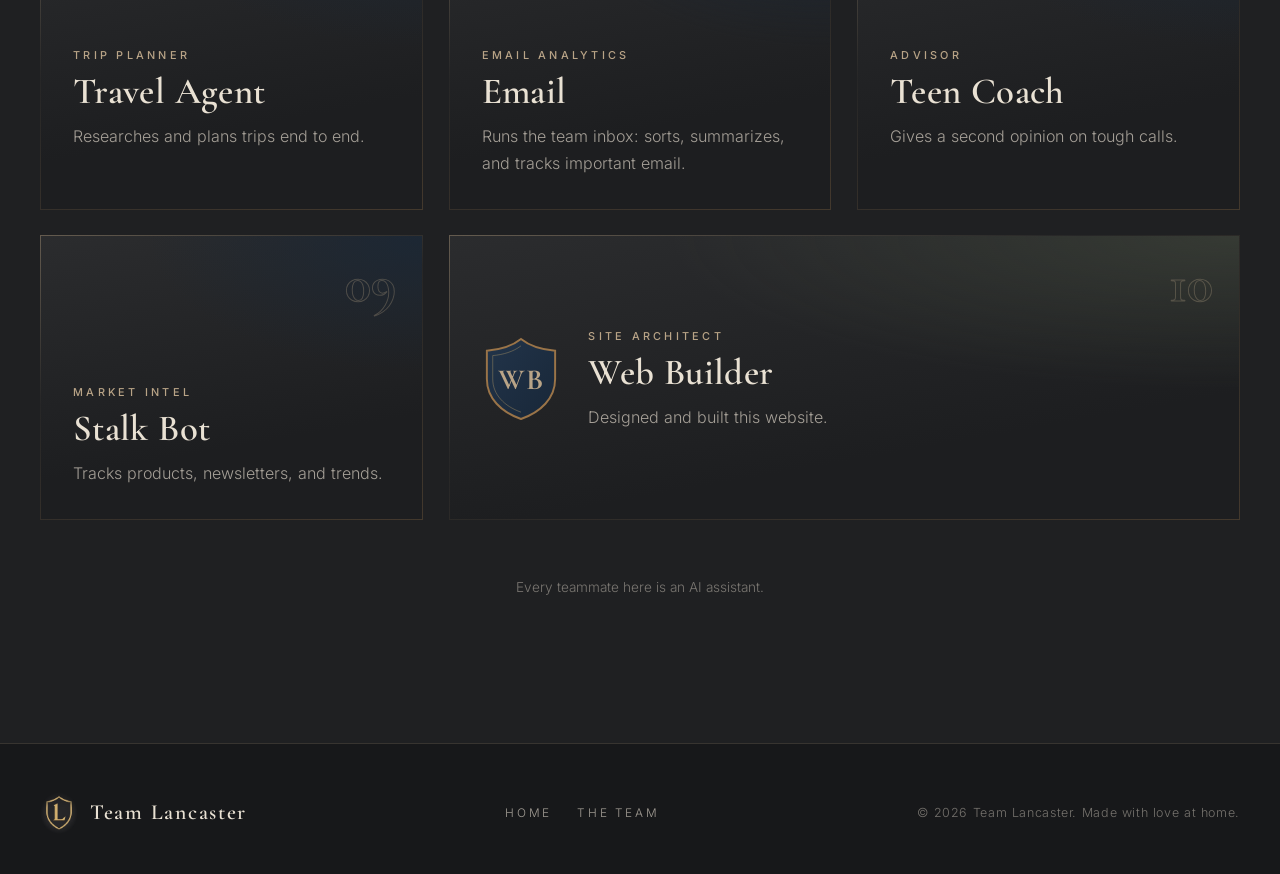
==== commit 28298841: "Rename Judy to Texting and Dot to Email Co-authored-by: Team Lancaster <teamlancaster@users.noreply." ====
--- a/team.html
+++ b/team.html
@@ -79,11 +79,11 @@
     <article class="card reveal" style="--d:0.0s">
       <div class="card-in">
         <span class="num" aria-hidden="true">04</span>
-        <div class="badge" aria-hidden="true"><svg viewBox="0 0 80 88"><path class="shield" d="M40 3 C30 11 18 14 5 15 V44 C5 64 20 78 40 85 C60 78 75 64 75 44 V15 C62 14 50 11 40 3Z"/><path d="M40 10 C32 16 22 19 11 20 V44 C11 60 23 72 40 78" fill="none" stroke="rgba(211,176,111,.35)" stroke-width="1"/><text x="40" y="54" text-anchor="middle" style="font-size:38px">J</text></svg></div>
+        <div class="badge" aria-hidden="true"><svg viewBox="0 0 80 88"><path class="shield" d="M40 3 C30 11 18 14 5 15 V44 C5 64 20 78 40 85 C60 78 75 64 75 44 V15 C62 14 50 11 40 3Z"/><path d="M40 10 C32 16 22 19 11 20 V44 C11 60 23 72 40 78" fill="none" stroke="rgba(211,176,111,.35)" stroke-width="1"/><text x="40" y="54" text-anchor="middle">TX</text></svg></div>
         <div>
-          <p class="role">Communications</p>
-          <h3>Judy</h3>
-          <p>Drafts and manages message replies.</p>
+          <p class="role">Texts &amp; Calls</p>
+          <h3>Texting</h3>
+          <p>Handles texts and calls, and drafts message replies.</p>
         </div>
       </div>
     </article>
@@ -112,11 +112,11 @@
     <article class="card reveal" style="--d:0.0s">
       <div class="card-in">
         <span class="num" aria-hidden="true">07</span>
-        <div class="badge" aria-hidden="true"><svg viewBox="0 0 80 88"><path class="shield" d="M40 3 C30 11 18 14 5 15 V44 C5 64 20 78 40 85 C60 78 75 64 75 44 V15 C62 14 50 11 40 3Z"/><path d="M40 10 C32 16 22 19 11 20 V44 C11 60 23 72 40 78" fill="none" stroke="rgba(211,176,111,.35)" stroke-width="1"/><text x="40" y="54" text-anchor="middle" style="font-size:38px">D</text></svg></div>
+        <div class="badge" aria-hidden="true"><svg viewBox="0 0 80 88"><path class="shield" d="M40 3 C30 11 18 14 5 15 V44 C5 64 20 78 40 85 C60 78 75 64 75 44 V15 C62 14 50 11 40 3Z"/><path d="M40 10 C32 16 22 19 11 20 V44 C11 60 23 72 40 78" fill="none" stroke="rgba(211,176,111,.35)" stroke-width="1"/><text x="40" y="54" text-anchor="middle">EM</text></svg></div>
         <div>
           <p class="role">Email Analytics</p>
-          <h3>Dot</h3>
-          <p>Sorts, summarizes, and tracks important email.</p>
+          <h3>Email</h3>
+          <p>Runs the team inbox: sorts, summarizes, and tracks important email.</p>
         </div>
       </div>
     </article>
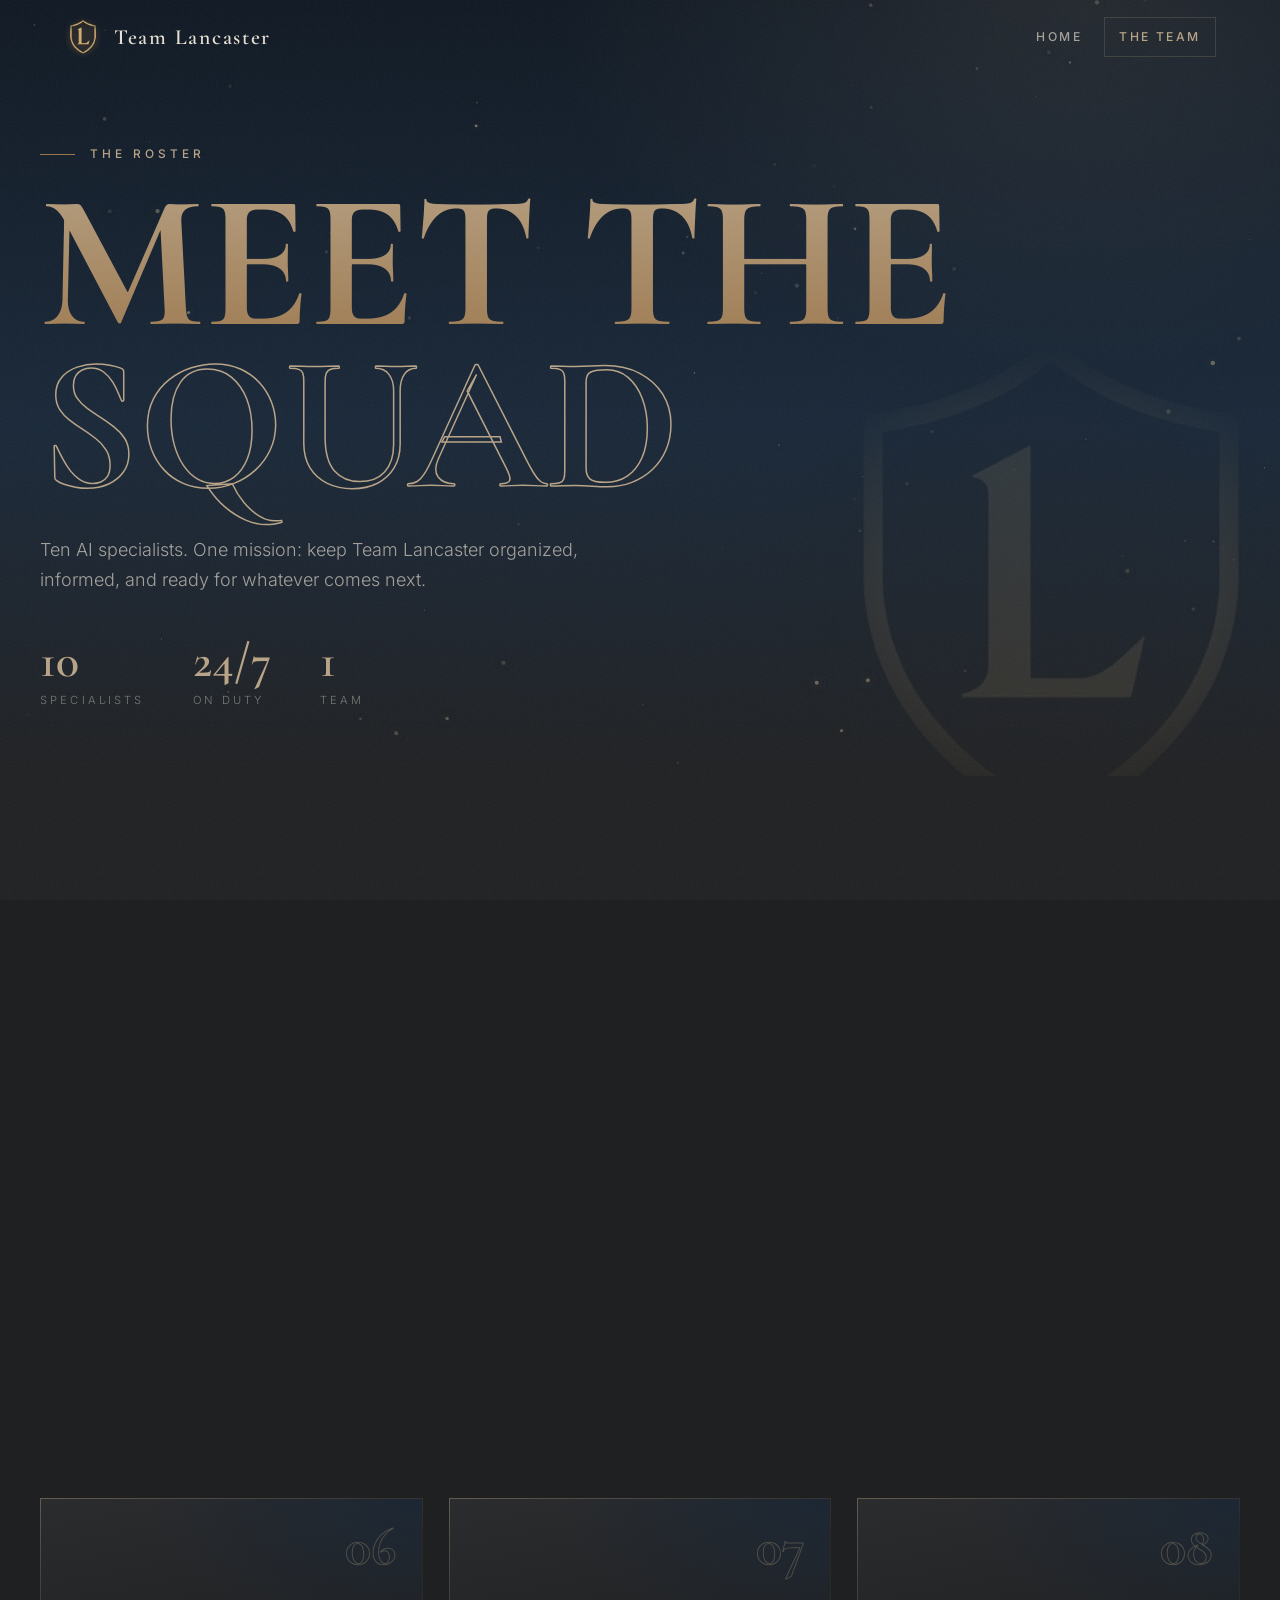
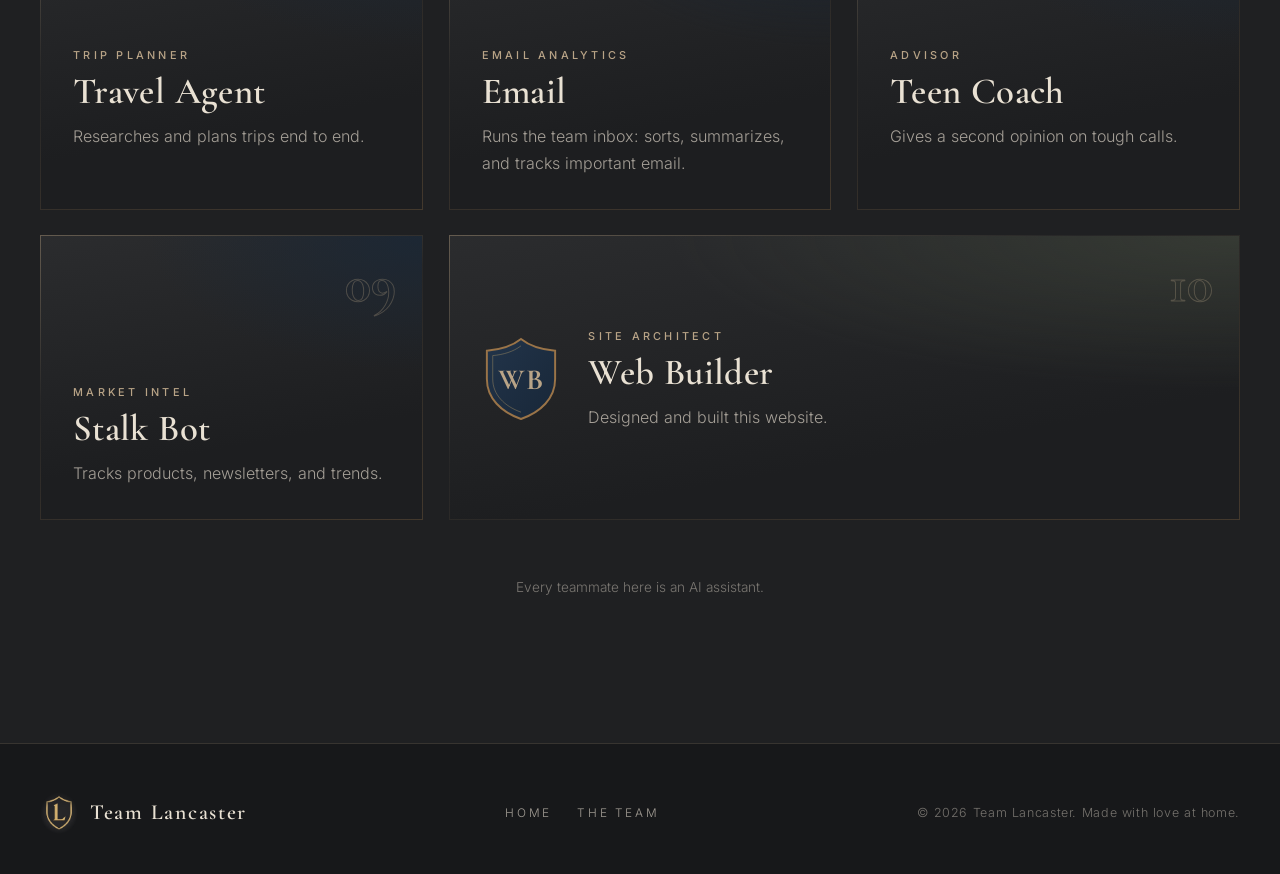
==== commit d0e41edc: "Add Murphy and Archie; rename Texting to Comms Co-authored-by: Team Lancaster <teamlancaster@users.n" ====
--- a/team.html
+++ b/team.html
@@ -79,10 +79,10 @@
     <article class="card reveal" style="--d:0.0s">
       <div class="card-in">
         <span class="num" aria-hidden="true">04</span>
-        <div class="badge" aria-hidden="true"><svg viewBox="0 0 80 88"><path class="shield" d="M40 3 C30 11 18 14 5 15 V44 C5 64 20 78 40 85 C60 78 75 64 75 44 V15 C62 14 50 11 40 3Z"/><path d="M40 10 C32 16 22 19 11 20 V44 C11 60 23 72 40 78" fill="none" stroke="rgba(211,176,111,.35)" stroke-width="1"/><text x="40" y="54" text-anchor="middle">TX</text></svg></div>
+        <div class="badge" aria-hidden="true"><svg viewBox="0 0 80 88"><path class="shield" d="M40 3 C30 11 18 14 5 15 V44 C5 64 20 78 40 85 C60 78 75 64 75 44 V15 C62 14 50 11 40 3Z"/><path d="M40 10 C32 16 22 19 11 20 V44 C11 60 23 72 40 78" fill="none" stroke="rgba(211,176,111,.35)" stroke-width="1"/><text x="40" y="54" text-anchor="middle">CO</text></svg></div>
         <div>
           <p class="role">Texts &amp; Calls</p>
-          <h3>Texting</h3>
+          <h3>Comms</h3>
           <p>Handles texts and calls, and drafts message replies.</p>
         </div>
       </div>
